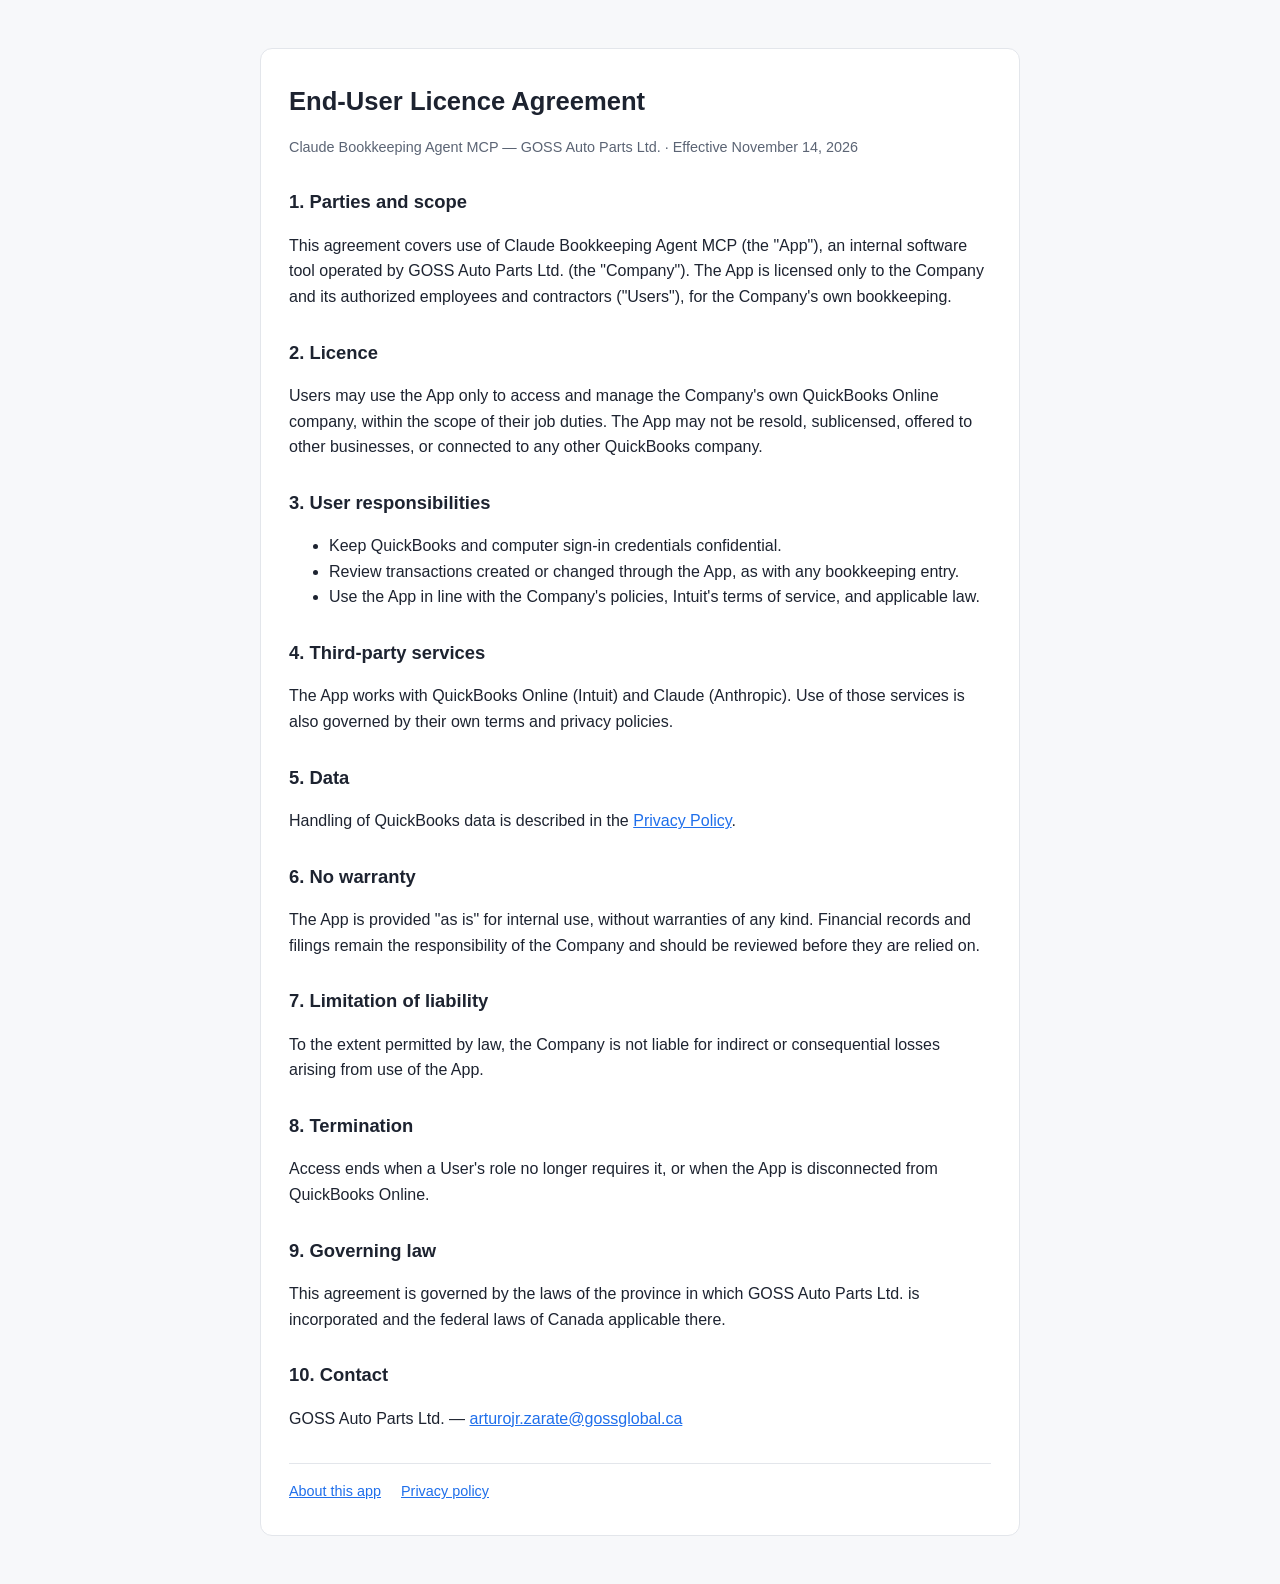
==== eula.html @ 588f5189 "Public pages for Claude Bookkeeping Agent MCP (Intuit app requirements) Co-Authored-By: Claude Opus " ====
<!doctype html>
<html lang="en">
<head>
  <meta charset="utf-8">
  <meta name="viewport" content="width=device-width, initial-scale=1">
  <title>End-User Licence Agreement</title>
  <link rel="stylesheet" href="style.css">
</head>
<body>
<main>
  <h1>End-User Licence Agreement</h1>
  <p class="meta">Claude Bookkeeping Agent MCP &mdash; GOSS Auto Parts Ltd. &middot; Effective November 14, 2026</p>

  <h2>1. Parties and scope</h2>
  <p>This agreement covers use of Claude Bookkeeping Agent MCP (the "App"),
  an internal software tool operated by GOSS Auto Parts Ltd. (the "Company").
  The App is licensed only to the Company and its authorized employees and
  contractors ("Users"), for the Company's own bookkeeping.</p>

  <h2>2. Licence</h2>
  <p>Users may use the App only to access and manage the Company's own
  QuickBooks Online company, within the scope of their job duties. The App may
  not be resold, sublicensed, offered to other businesses, or connected to any
  other QuickBooks company.</p>

  <h2>3. User responsibilities</h2>
  <ul>
    <li>Keep QuickBooks and computer sign-in credentials confidential.</li>
    <li>Review transactions created or changed through the App, as with any
      bookkeeping entry.</li>
    <li>Use the App in line with the Company's policies, Intuit's terms of
      service, and applicable law.</li>
  </ul>

  <h2>4. Third-party services</h2>
  <p>The App works with QuickBooks Online (Intuit) and Claude (Anthropic). Use of
  those services is also governed by their own terms and privacy policies.</p>

  <h2>5. Data</h2>
  <p>Handling of QuickBooks data is described in the
  <a href="privacy.html">Privacy Policy</a>.</p>

  <h2>6. No warranty</h2>
  <p>The App is provided "as is" for internal use, without warranties of any
  kind. Financial records and filings remain the responsibility of the Company
  and should be reviewed before they are relied on.</p>

  <h2>7. Limitation of liability</h2>
  <p>To the extent permitted by law, the Company is not liable for indirect or
  consequential losses arising from use of the App.</p>

  <h2>8. Termination</h2>
  <p>Access ends when a User's role no longer requires it, or when the App is
  disconnected from QuickBooks Online.</p>

  <h2>9. Governing law</h2>
  <p>This agreement is governed by the laws of the province in which GOSS Auto
  Parts Ltd. is incorporated and the federal laws of Canada applicable there.</p>

  <h2>10. Contact</h2>
  <p>GOSS Auto Parts Ltd. &mdash;
  <a href="mailto:arturojr.zarate@gossglobal.ca">arturojr.zarate@gossglobal.ca</a></p>

  <nav>
    <a href="index.html">About this app</a>
    <a href="privacy.html">Privacy policy</a>
  </nav>
</main>
</body>
</html>
---- style.css ----
:root {
  --bg: #f7f8fa;
  --card: #ffffff;
  --text: #1d2330;
  --muted: #5b6474;
  --accent: #1f6feb;
  --border: #e3e6eb;
}
@media (prefers-color-scheme: dark) {
  :root {
    --bg: #0f1218;
    --card: #171b23;
    --text: #e6e9ef;
    --muted: #9aa3b2;
    --accent: #58a6ff;
    --border: #2a303b;
  }
}
* { box-sizing: border-box; }
body {
  margin: 0;
  background: var(--bg);
  color: var(--text);
  font: 16px/1.6 -apple-system, BlinkMacSystemFont, "Segoe UI", Roboto, Helvetica, Arial, sans-serif;
}
main {
  max-width: 760px;
  margin: 48px auto;
  padding: 32px 28px;
  background: var(--card);
  border: 1px solid var(--border);
  border-radius: 12px;
}
h1 { font-size: 1.6rem; margin: 0 0 4px; }
h2 { font-size: 1.15rem; margin-top: 28px; }
.meta { color: var(--muted); font-size: 0.9rem; margin-bottom: 24px; }
a { color: var(--accent); }
nav { margin-top: 32px; padding-top: 16px; border-top: 1px solid var(--border); font-size: 0.9rem; color: var(--muted); }
nav a { margin-right: 16px; }
code { background: var(--bg); padding: 1px 5px; border-radius: 4px; }
@media (max-width: 640px) {
  main { margin: 0; border-radius: 0; border-left: 0; border-right: 0; padding: 24px 16px; }
}
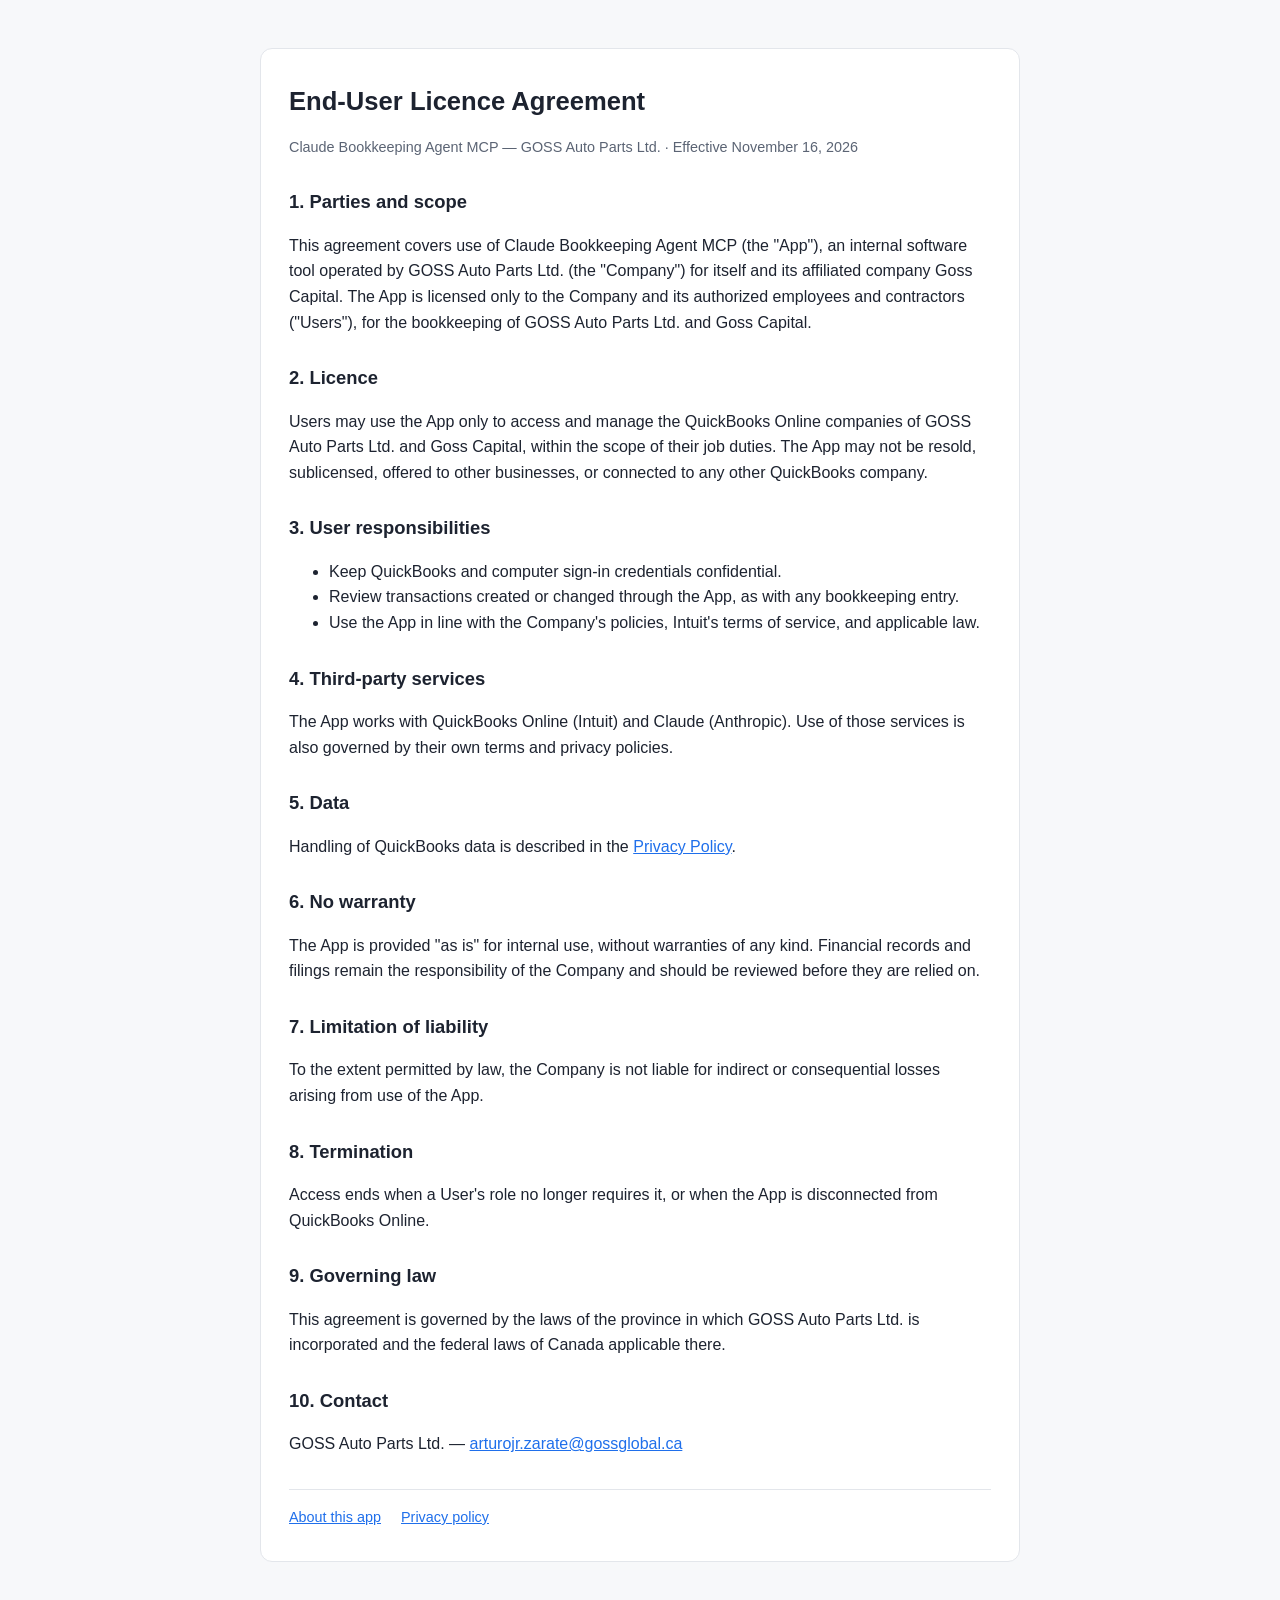
==== commit 6da44511: "Cover affiliated company Goss Capital in privacy policy, EULA and about page Co-Authored-By: Claude " ====
--- a/eula.html
+++ b/eula.html
@@ -9,17 +9,18 @@
 <body>
 <main>
   <h1>End-User Licence Agreement</h1>
-  <p class="meta">Claude Bookkeeping Agent MCP &mdash; GOSS Auto Parts Ltd. &middot; Effective November 14, 2026</p>
+  <p class="meta">Claude Bookkeeping Agent MCP &mdash; GOSS Auto Parts Ltd. &middot; Effective November 16, 2026</p>
 
   <h2>1. Parties and scope</h2>
   <p>This agreement covers use of Claude Bookkeeping Agent MCP (the "App"),
-  an internal software tool operated by GOSS Auto Parts Ltd. (the "Company").
+  an internal software tool operated by GOSS Auto Parts Ltd. (the "Company") for itself and its
+  affiliated company Goss Capital.
   The App is licensed only to the Company and its authorized employees and
-  contractors ("Users"), for the Company's own bookkeeping.</p>
+  contractors ("Users"), for the bookkeeping of GOSS Auto Parts Ltd. and Goss Capital.</p>
 
   <h2>2. Licence</h2>
-  <p>Users may use the App only to access and manage the Company's own
-  QuickBooks Online company, within the scope of their job duties. The App may
+  <p>Users may use the App only to access and manage the QuickBooks Online
+  companies of GOSS Auto Parts Ltd. and Goss Capital, within the scope of their job duties. The App may
   not be resold, sublicensed, offered to other businesses, or connected to any
   other QuickBooks company.</p>
 
